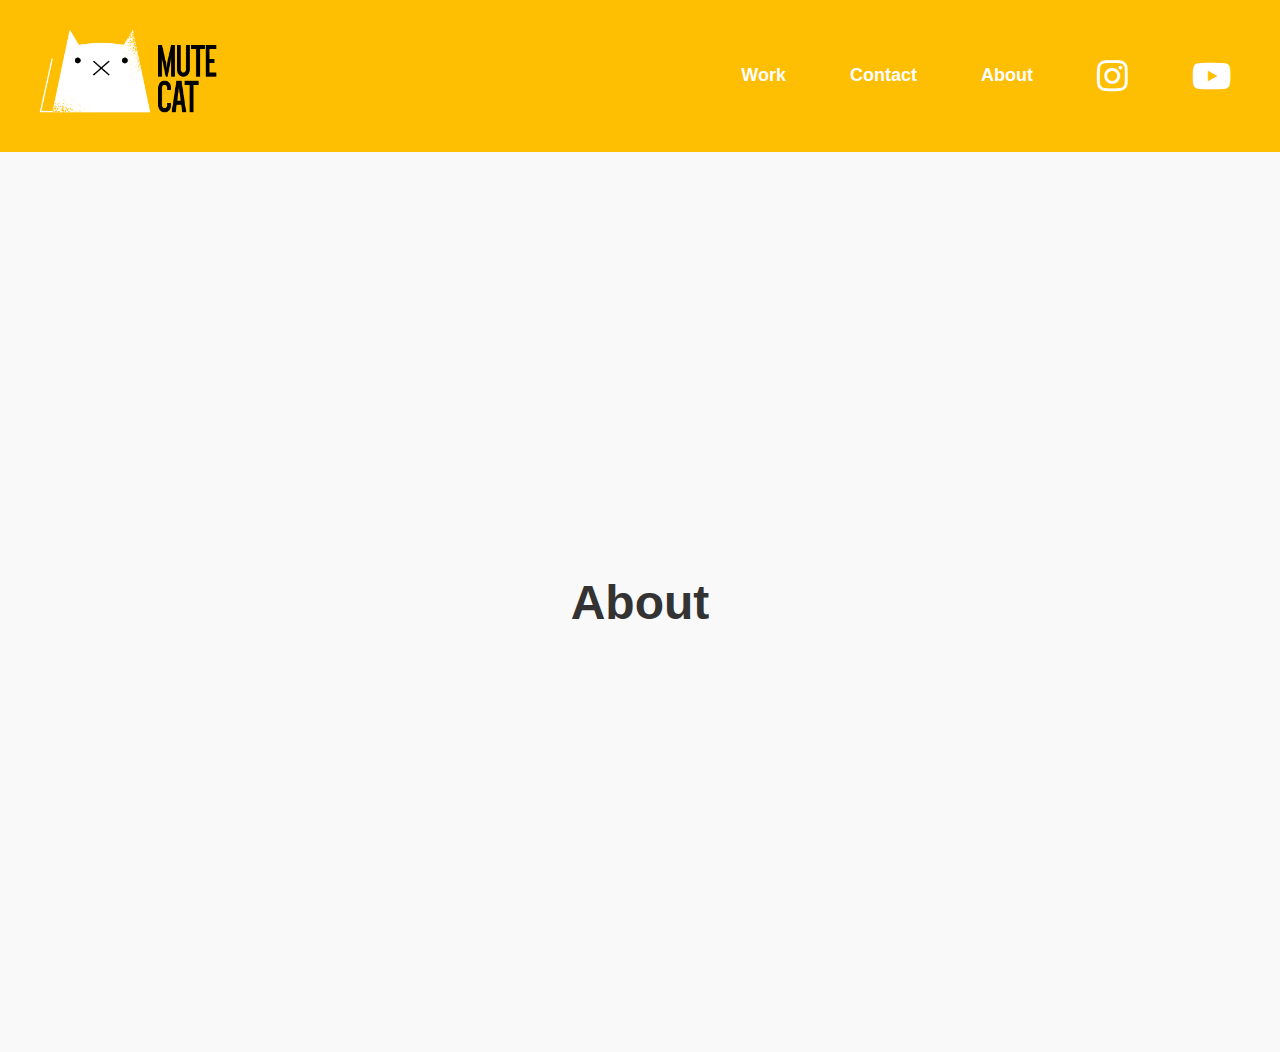
==== about.html @ 5cc9324a "Add common.cs" ====
<!DOCTYPE html>
<html lang="en">

<head>
    <meta charset="UTF-8">
    <meta name="viewport" content="width=device-width, initial-scale=1.0">
    <title>About</title>
    <link rel="stylesheet" href="css/common.css">
    <link rel="stylesheet" href="css/about.css">
</head>

<body class="hidden">
    <div id="navbar"></div>
    <div class="about">
        <h1>About</h1>
    </div>
    <script src="https://code.jquery.com/jquery-3.5.1.min.js"></script>
    <script src="js/navbar.js"></script>
</body>

</html>
---- css/common.css ----
@font-face {
    font-family: 'Brandon medium';
    src: url(fonts/Brandon_med.otf) format(opentype);
}

body {
    font-family: 'Brandon medium', sans-serif;
}

.hidden {
    opacity: 0;
    transition: opacity 1s ease-in-out;
}

.visible {
    opacity: 1;
    transition: opacity 1s ease-in-out;
}

body.fade-out {
    opacity: 0;
    transition: opacity 1s ease-in-out;
}
---- css/about.css ----
@font-face {
    font-family: 'Brandon medium';
    src: url(fonts/Brandon_med.otf) format(opentype);
}

body {
    font-family: 'Brandon medium', sans-serif;
}

.about {
    display: flex;
    justify-content: center;
    align-items: center;
    min-height: 100vh;
    background-color: #f9f9f9;
}

.about h1 {
    font-size: 3rem;
    color: #333;
}
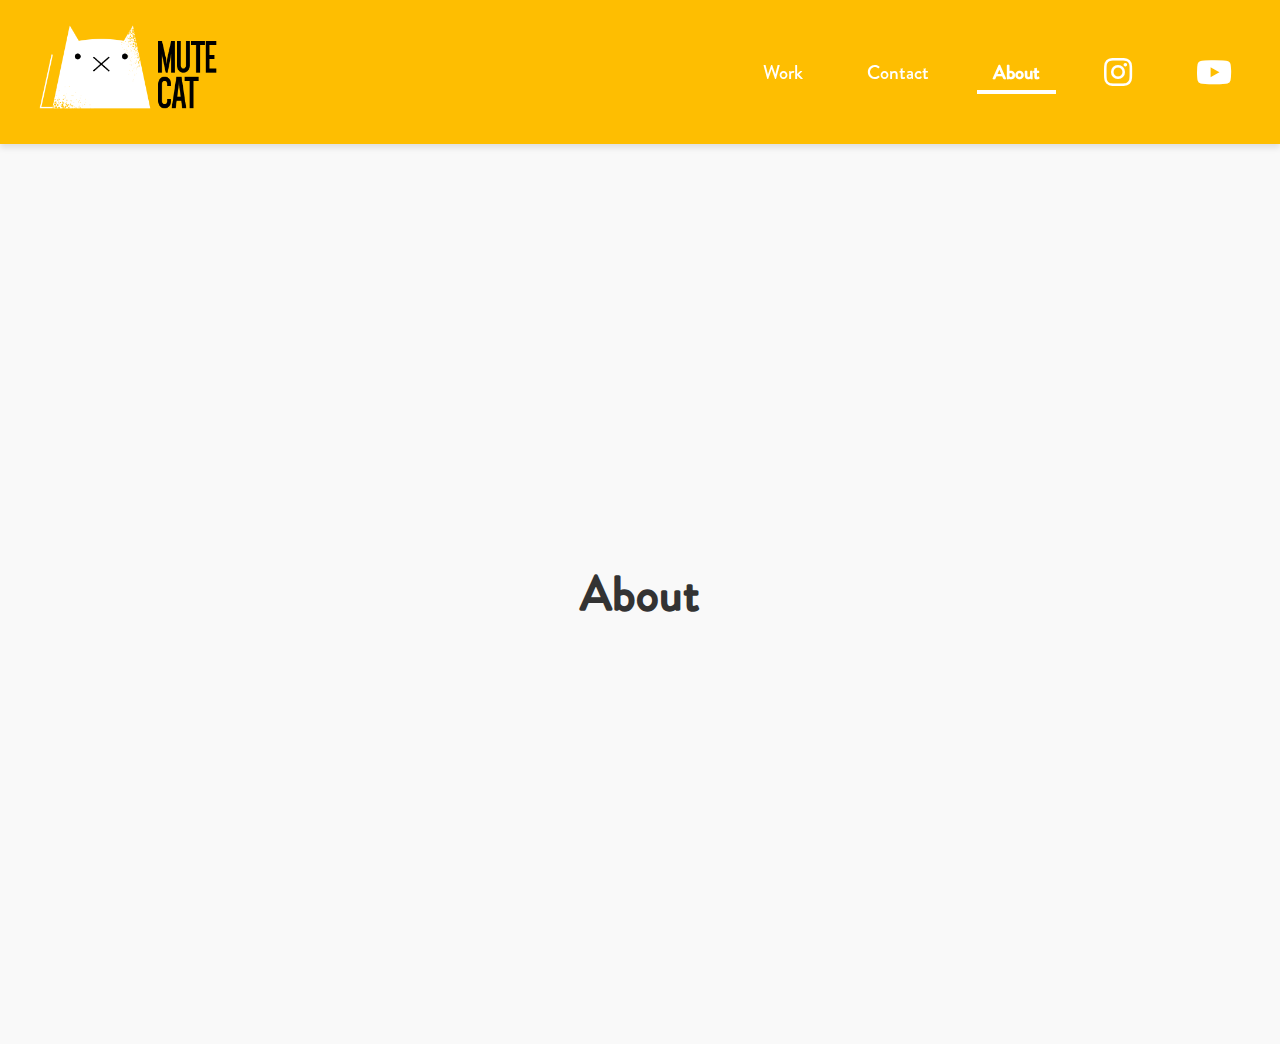
==== commit 7df84f96: "removed jquery" ====
--- a/about.html
+++ b/about.html
@@ -14,7 +14,6 @@
     <div class="about">
         <h1>About</h1>
     </div>
-    <script src="https://code.jquery.com/jquery-3.5.1.min.js"></script>
     <script src="js/navbar.js"></script>
 </body>
 
--- a/css/common.css
+++ b/css/common.css
@@ -1,23 +1,8 @@
 @font-face {
     font-family: 'Brandon medium';
-    src: url(fonts/Brandon_med.otf) format(opentype);
+    src: url('../fonts/Brandon_med.otf') format('opentype');
 }
 
 body {
     font-family: 'Brandon medium', sans-serif;
 }
-
-.hidden {
-    opacity: 0;
-    transition: opacity 1s ease-in-out;
-}
-
-.visible {
-    opacity: 1;
-    transition: opacity 1s ease-in-out;
-}
-
-body.fade-out {
-    opacity: 0;
-    transition: opacity 1s ease-in-out;
-}--- a/css/about.css
+++ b/css/about.css
@@ -1,12 +1,3 @@
-@font-face {
-    font-family: 'Brandon medium';
-    src: url(fonts/Brandon_med.otf) format(opentype);
-}
-
-body {
-    font-family: 'Brandon medium', sans-serif;
-}
-
 .about {
     display: flex;
     justify-content: center;
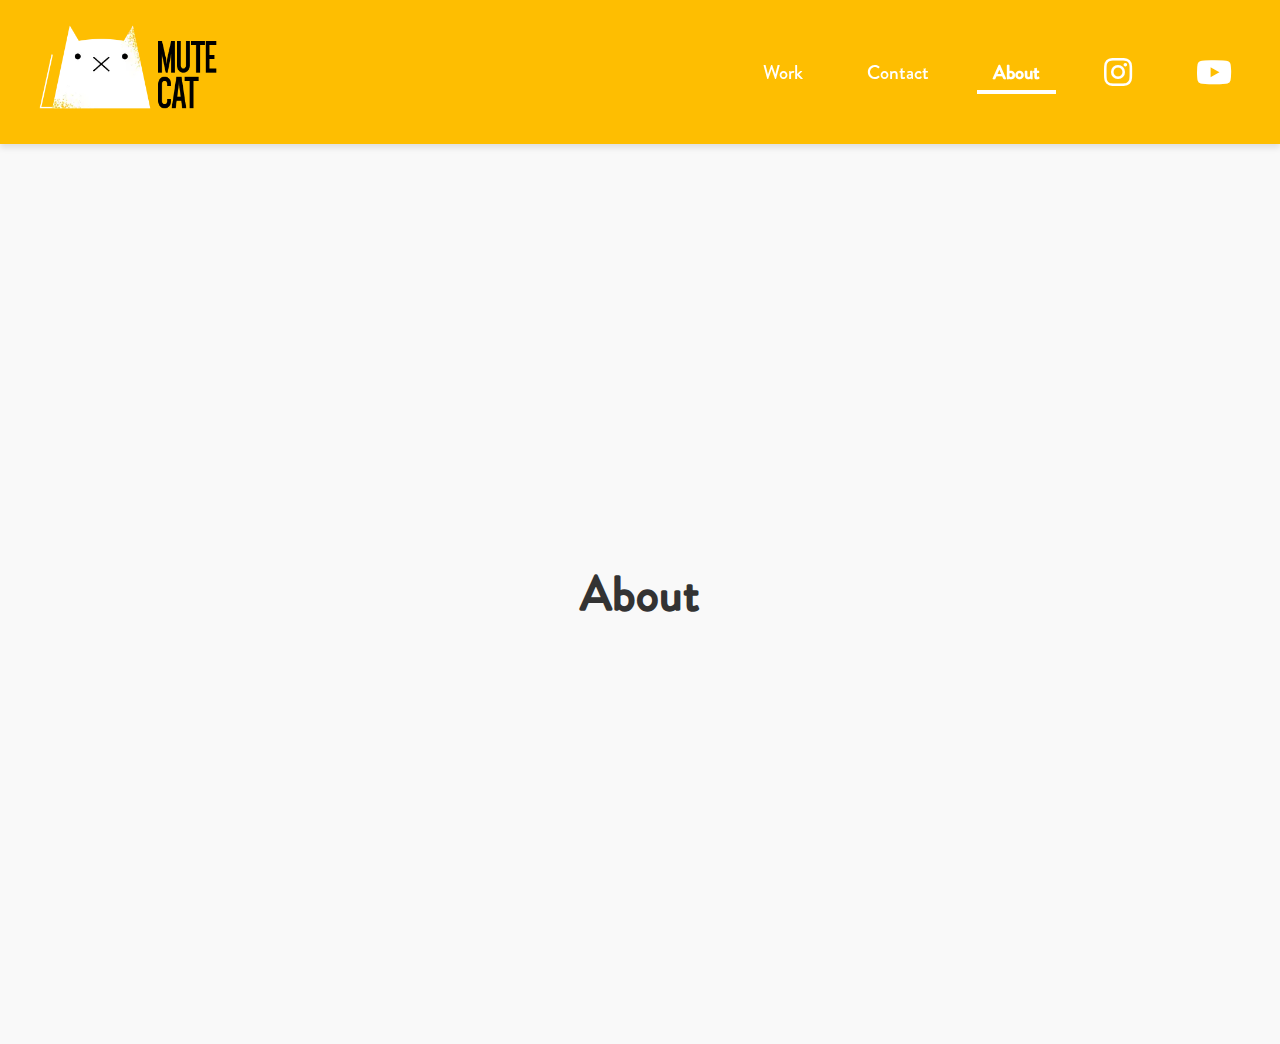
==== commit 21a28275: "Page icon" ====
--- a/about.html
+++ b/about.html
@@ -4,9 +4,10 @@
 <head>
     <meta charset="UTF-8">
     <meta name="viewport" content="width=device-width, initial-scale=1.0">
-    <title>About</title>
+    <title>Mute-cat</title>
     <link rel="stylesheet" href="css/common.css">
     <link rel="stylesheet" href="css/about.css">
+    <link rel="icon" href="favicon.ico" type="image/x-icon">
 </head>
 
 <body class="hidden">
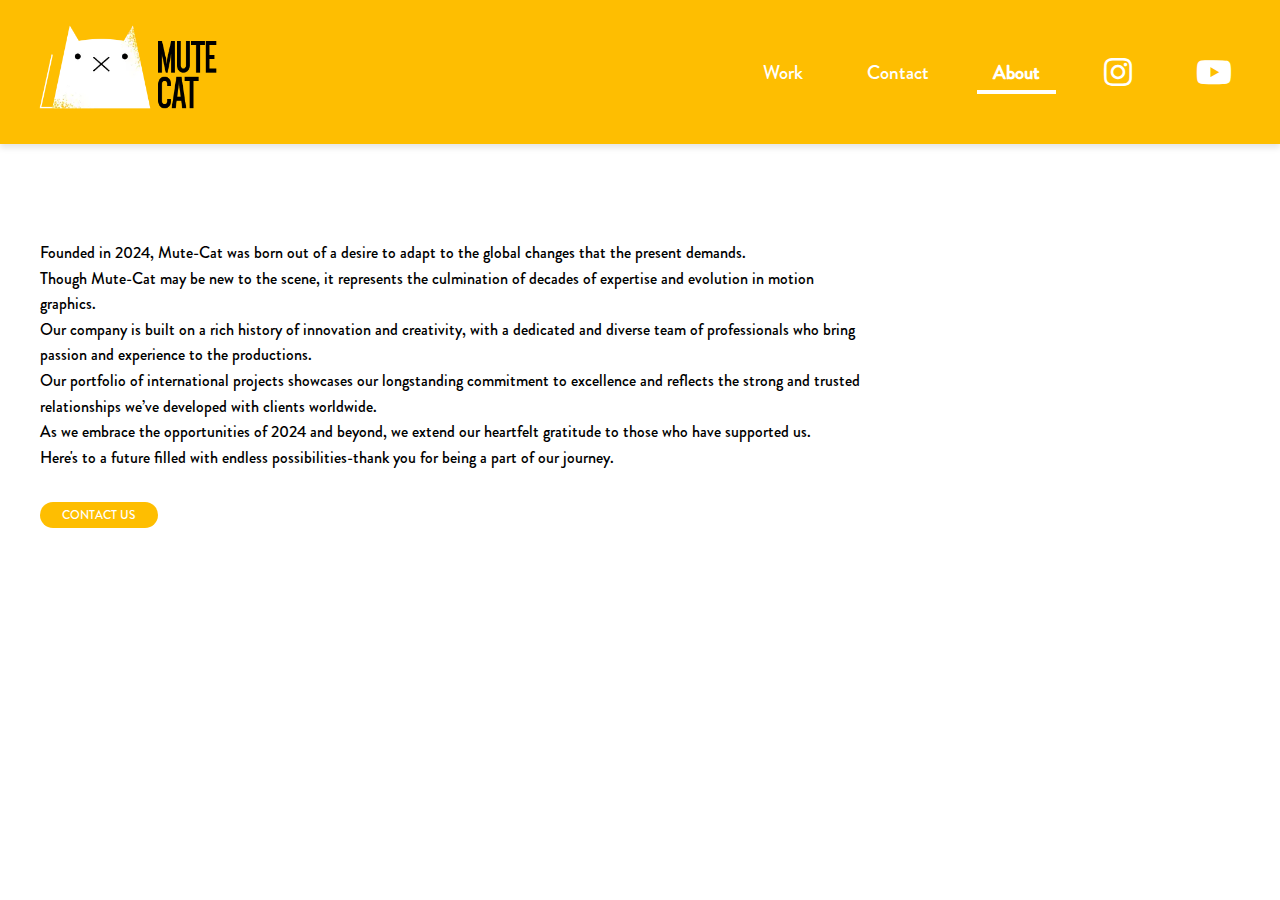
==== commit 9e572166: "Update about" ====
--- a/about.html
+++ b/about.html
@@ -4,18 +4,29 @@
 <head>
     <meta charset="UTF-8">
     <meta name="viewport" content="width=device-width, initial-scale=1.0">
-    <title>Mute-cat</title>
+    <title>Mute-Cat</title>
+    <link rel="stylesheet" href="https://fonts.googleapis.com/css2?family=Montserrat:wght@400;700&display=swap">
     <link rel="stylesheet" href="css/common.css">
     <link rel="stylesheet" href="css/about.css">
-    <link rel="icon" href="favicon.ico" type="image/x-icon">
+    <style>
+        
+    </style>
 </head>
 
-<body class="hidden">
+<body>
     <div id="navbar"></div>
-    <div class="about">
-        <h1>About</h1>
+    <div class="container">
+        <p>Founded in 2024, Mute-Cat was born out of a desire to adapt to the global changes that the present demands.</p>
+        <p>Though Mute-Cat may be new to the scene, it represents the culmination of decades of expertise and evolution in motion graphics.</p>
+        <p>Our company is built on a rich history of innovation and creativity, with a dedicated and diverse team of professionals who bring passion and experience to the productions.</p>
+        <p>Our portfolio of international projects showcases our longstanding commitment to excellence and reflects the strong and trusted relationships we’ve developed with clients worldwide.</p>
+        <p>As we embrace the opportunities of 2024 and beyond, we extend our heartfelt gratitude to those who have supported us.</p>
+        <p>Here's to a future filled with endless possibilities-thank you for being a part of our journey.</p>
+        <div class="cta">
+            <a href="contact.html">Contact Us</a>
+        </div>
     </div>
     <script src="js/navbar.js"></script>
 </body>
 
-</html>+</html>
--- a/css/about.css
+++ b/css/about.css
@@ -1,12 +1,52 @@
-.about {
-    display: flex;
-    justify-content: center;
-    align-items: center;
-    min-height: 100vh;
-    background-color: #f9f9f9;
+@font-face {
+    font-family: 'Brandon reg';
+    src: url('../fonts/Brandon_reg.otf') format('opentype');
 }
 
-.about h1 {
-    font-size: 3rem;
-    color: #333;
+body {
+    margin: 0;
+    padding: 0;
+    background-color: white;
+    color: black;
+    font-family: 'Brandon reg', sans-serif;
 }
+
+.container {
+    max-width: 75rem;
+    margin: 0 auto;
+    margin-top: 3rem;
+    padding: 3rem 2rem;
+    text-align: left;
+}
+
+p {
+    margin: 0;
+    line-height: 1.6;
+    max-width: 52rem;
+}
+
+.cta {
+    margin-top: 2rem;
+}
+
+.cta a {
+    display: inline-block;
+    padding: 0.25rem 1.4rem;
+    font-size: 0.75rem;
+    background-color: #febe01;
+    color: white;
+    text-transform: uppercase;
+    text-decoration: none;
+    border-radius: 1.6rem;
+    transition: background-color 0.3s ease;
+}
+
+.cta a:hover {
+    background-color: #fdc725;
+}
+
+@media (max-width: 48rem) {
+    p {
+        max-width: 100%;
+    }
+}
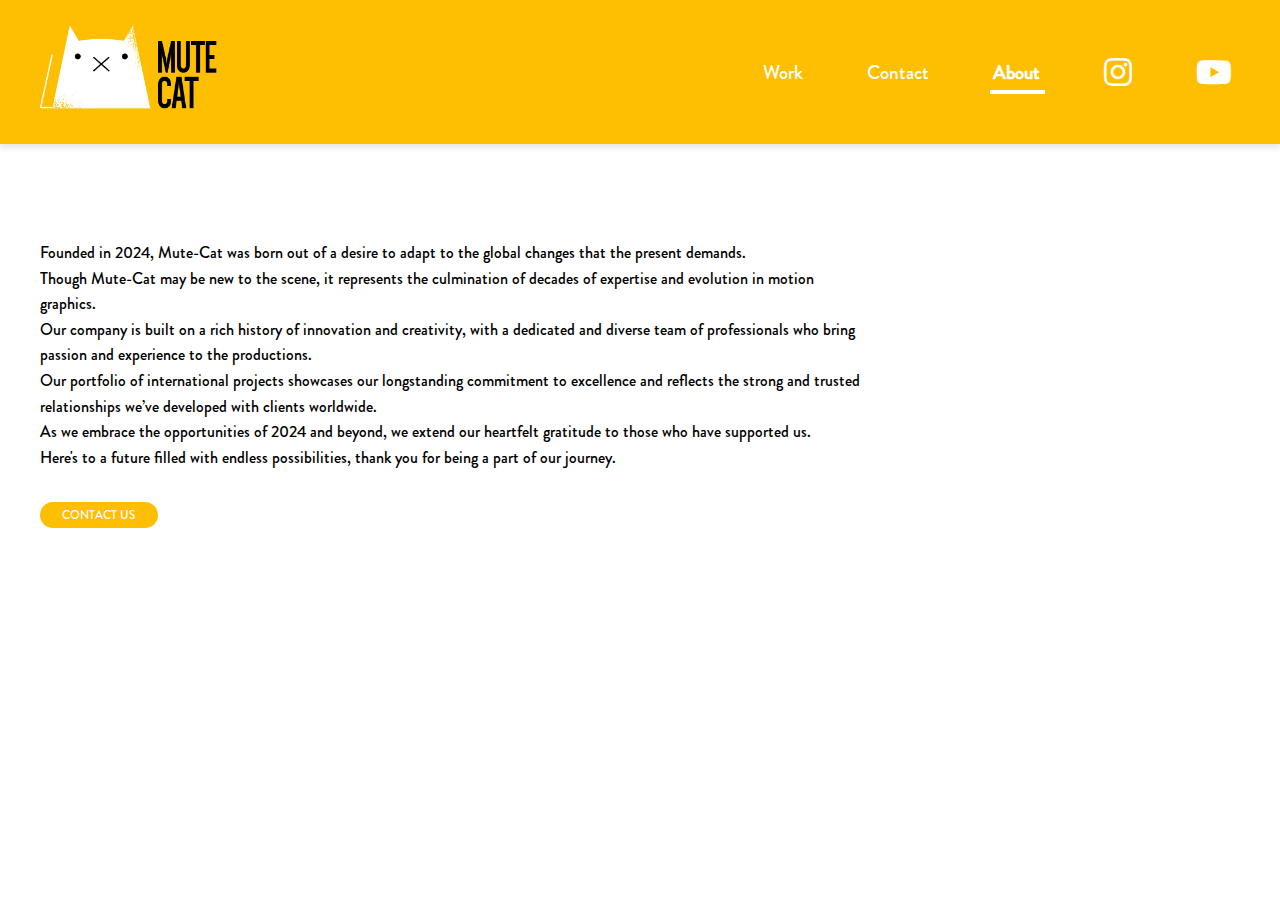
==== commit cee0c883: "Comma" ====
--- a/about.html
+++ b/about.html
@@ -21,7 +21,7 @@
         <p>Our company is built on a rich history of innovation and creativity, with a dedicated and diverse team of professionals who bring passion and experience to the productions.</p>
         <p>Our portfolio of international projects showcases our longstanding commitment to excellence and reflects the strong and trusted relationships we’ve developed with clients worldwide.</p>
         <p>As we embrace the opportunities of 2024 and beyond, we extend our heartfelt gratitude to those who have supported us.</p>
-        <p>Here's to a future filled with endless possibilities-thank you for being a part of our journey.</p>
+        <p>Here's to a future filled with endless possibilities, thank you for being a part of our journey.</p>
         <div class="cta">
             <a href="contact.html">Contact Us</a>
         </div>
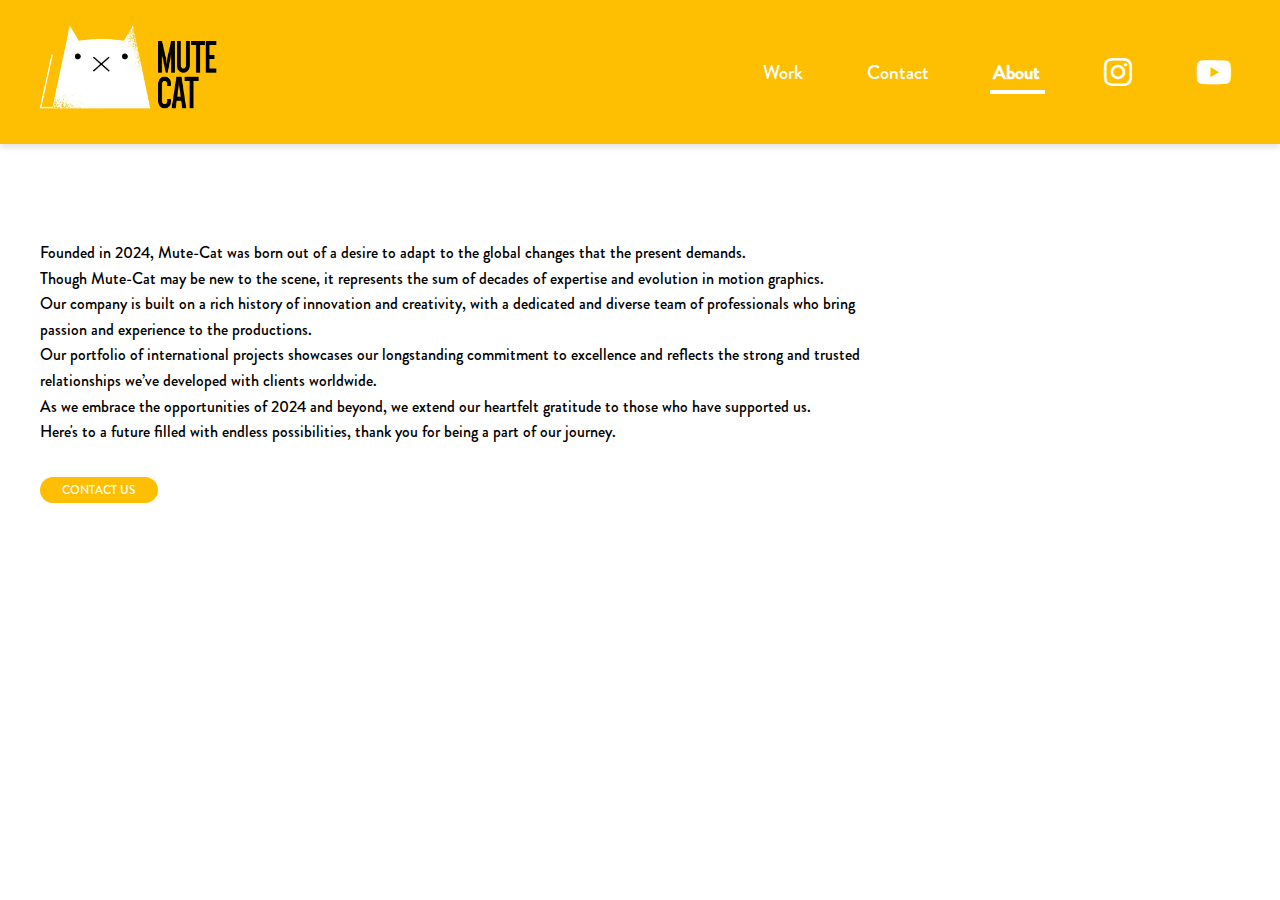
==== commit b3271331: "Update about.html" ====
--- a/about.html
+++ b/about.html
@@ -17,7 +17,7 @@
     <div id="navbar"></div>
     <div class="container">
         <p>Founded in 2024, Mute-Cat was born out of a desire to adapt to the global changes that the present demands.</p>
-        <p>Though Mute-Cat may be new to the scene, it represents the culmination of decades of expertise and evolution in motion graphics.</p>
+        <p>Though Mute-Cat may be new to the scene, it represents the sum of decades of expertise and evolution in motion graphics.</p>
         <p>Our company is built on a rich history of innovation and creativity, with a dedicated and diverse team of professionals who bring passion and experience to the productions.</p>
         <p>Our portfolio of international projects showcases our longstanding commitment to excellence and reflects the strong and trusted relationships we’ve developed with clients worldwide.</p>
         <p>As we embrace the opportunities of 2024 and beyond, we extend our heartfelt gratitude to those who have supported us.</p>
